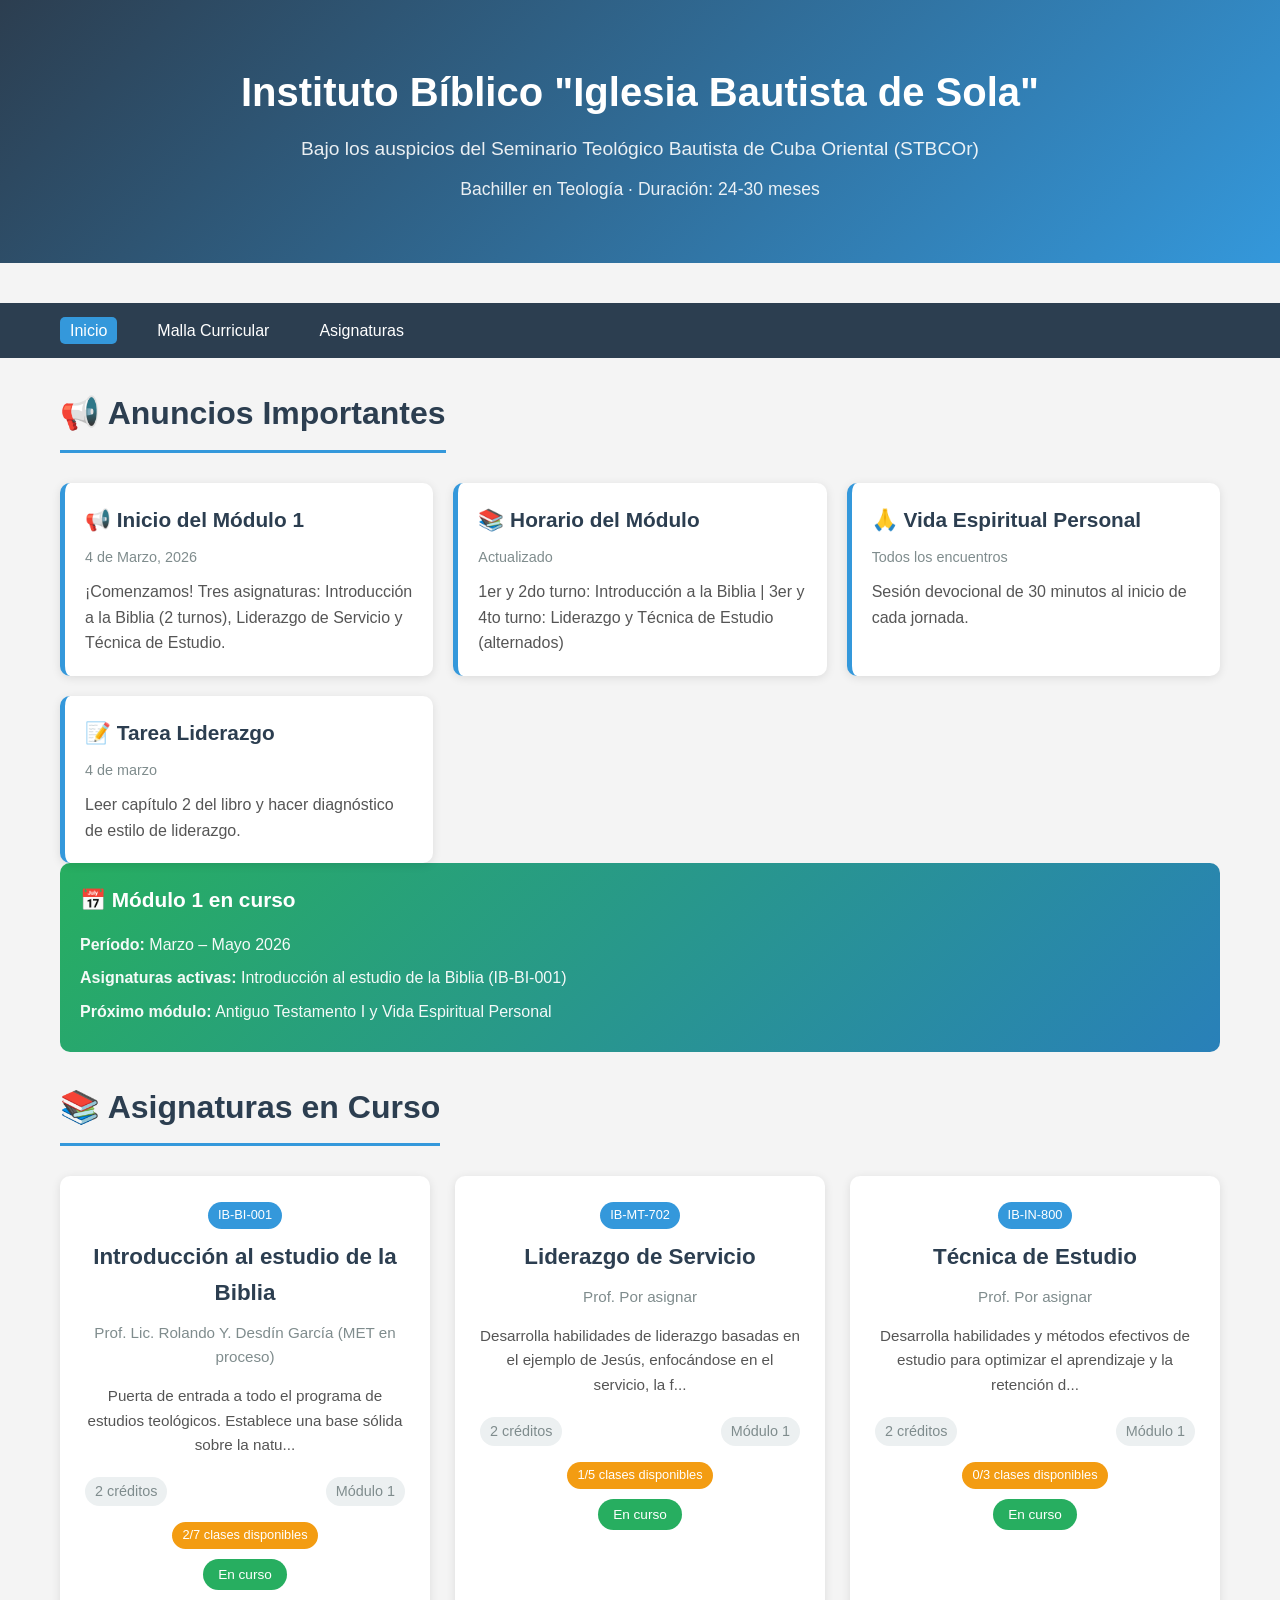
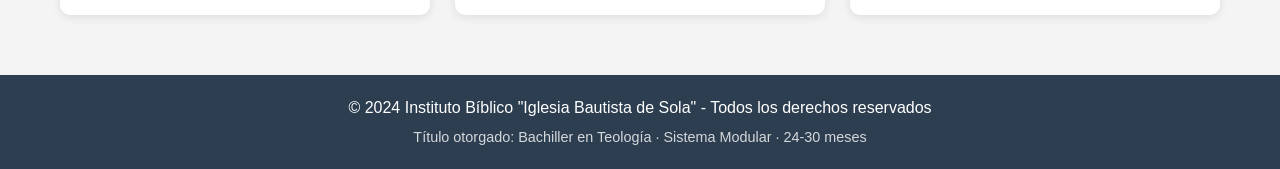
==== index.html @ 3986d4b6 "first commit" ====
<!DOCTYPE html>
<html lang="es">
<head>
    <meta charset="UTF-8">
    <meta name="viewport" content="width=device-width, initial-scale=1.0">
    <title>Instituto Bíblico "Iglesia Bautista de Sola"</title>
    <link rel="stylesheet" href="styles.css">
</head>
<body>
    <header>
        <div class="container">
            <h1>Instituto Bíblico "Iglesia Bautista de Sola"</h1>
            <p class="subtitle">Bajo los auspicios del Seminario Teológico Bautista de Cuba Oriental (STBCOr)</p>
            <p class="header-info">Bachiller en Teología · Duración: 24-30 meses</p>
        </div>
    </header>

    <!-- Barra de navegación -->
    <nav class="nav-bar">
        <div class="container">
            <ul class="nav-menu">
                <li><a href="index.html" class="activo">Inicio</a></li>
                <li><a href="malla-curricular.html">Malla Curricular</a></li>
                <li><a href="#asignaturas">Asignaturas</a></li>
            </ul>
        </div>
    </nav>

    <!-- Sección de Anuncios -->
    <section id="anuncios" class="container">
        <h2>📢 Anuncios Importantes</h2>
        <div id="contenedor-anuncios" class="anuncios-grid">
            <!-- Los anuncios se cargarán aquí dinámicamente -->
        </div>
    </section>

    <!-- Información del Módulo Actual -->
    <section id="modulo-actual" class="container">
        <div class="info-modulo">
            <h3>📅 Módulo 1 en curso</h3>
            <p><strong>Período:</strong> Marzo – Mayo 2026</p>
            <p><strong>Asignaturas activas:</strong> Introducción al estudio de la Biblia (IB-BI-001)</p>
            <p><strong>Próximo módulo:</strong> Antiguo Testamento I y Vida Espiritual Personal</p>
        </div>
    </section>

    <!-- Sección de Asignaturas Actuales -->
    <section id="asignaturas" class="container">
        <h2>📚 Asignaturas en Curso</h2>
        <div id="contenedor-asignaturas" class="asignaturas-grid">
            <!-- Las asignaturas se cargarán aquí dinámicamente -->
        </div>
    </section>

    <footer>
        <div class="container">
            <p>&copy; 2024 Instituto Bíblico "Iglesia Bautista de Sola" - Todos los derechos reservados</p>
            <p class="footer-small">Título otorgado: Bachiller en Teología · Sistema Modular · 24-30 meses</p>
        </div>
    </footer>

    <script src="data.js"></script>
    <script src="script.js"></script>
</body>
</html>
---- styles.css ----
/* Estilos Generales */
* {
    margin: 0;
    padding: 0;
    box-sizing: border-box;
}

body {
    font-family: 'Segoe UI', Tahoma, Geneva, Verdana, sans-serif;
    line-height: 1.6;
    color: #333;
    background-color: #f4f4f4;
}

.container {
    max-width: 1200px;
    margin: 0 auto;
    padding: 0 20px;
}

/* Header */
header {
    background: linear-gradient(135deg, #2c3e50, #3498db);
    color: white;
    padding: 60px 0;
    text-align: center;
    margin-bottom: 40px;
}

header h1 {
    font-size: 2.5em;
    margin-bottom: 10px;
}

.subtitle {
    font-size: 1.2em;
    opacity: 0.9;
}

/* Secciones */
section {
    margin-bottom: 50px;
}

h2 {
    color: #2c3e50;
    margin-bottom: 30px;
    font-size: 2em;
    border-bottom: 3px solid #3498db;
    padding-bottom: 10px;
    display: inline-block;
}

/* Grids */
.anuncios-grid {
    display: grid;
    grid-template-columns: repeat(auto-fit, minmax(300px, 1fr));
    gap: 20px;
}

.asignaturas-grid {
    display: grid;
    grid-template-columns: repeat(auto-fit, minmax(280px, 1fr));
    gap: 25px;
}

/* Tarjetas de Anuncios */
.tarjeta-anuncio {
    background: white;
    padding: 20px;
    border-radius: 10px;
    box-shadow: 0 2px 10px rgba(0,0,0,0.1);
    border-left: 5px solid #3498db;
    transition: transform 0.3s ease;
}

.tarjeta-anuncio:hover {
    transform: translateY(-5px);
    box-shadow: 0 5px 20px rgba(0,0,0,0.15);
}

.tarjeta-anuncio h3 {
    color: #2c3e50;
    margin-bottom: 10px;
    font-size: 1.3em;
}

.tarjeta-anuncio .fecha {
    color: #7f8c8d;
    font-size: 0.9em;
    margin-bottom: 10px;
}

.tarjeta-anuncio p {
    color: #555;
}

/* Tarjetas de Asignaturas */
.tarjeta-asignatura {
    background: white;
    border-radius: 10px;
    overflow: hidden;
    box-shadow: 0 2px 10px rgba(0,0,0,0.1);
    cursor: pointer;
    transition: transform 0.3s ease, box-shadow 0.3s ease;
}

.tarjeta-asignatura:hover {
    transform: translateY(-5px);
    box-shadow: 0 5px 25px rgba(52, 152, 219, 0.3);
}

.contenido-asignatura {
    padding: 25px;
    text-align: center;
}

.contenido-asignatura h3 {
    color: #2c3e50;
    margin-bottom: 10px;
    font-size: 1.4em;
}

.contenido-asignatura .profesor {
    color: #7f8c8d;
    font-size: 0.95em;
    margin-bottom: 15px;
}

.contenido-asignatura .descripcion {
    color: #555;
    font-size: 0.95em;
    margin-bottom: 20px;
}

.etiqueta-activa {
    display: inline-block;
    background: #27ae60;
    color: white;
    padding: 5px 15px;
    border-radius: 20px;
    font-size: 0.85em;
}

/* Footer */
footer {
    background: #2c3e50;
    color: white;
    text-align: center;
    padding: 20px 0;
    margin-top: 60px;
}

/* Estilos para la página de detalles de asignatura */
.detalle-asignatura {
    background: white;
    border-radius: 15px;
    padding: 40px;
    box-shadow: 0 5px 30px rgba(0,0,0,0.1);
    margin: 30px 0;
}

.detalle-asignatura h2 {
    margin-bottom: 20px;
}

.info-asignatura {
    margin-bottom: 30px;
    padding: 20px;
    background: #f8f9fa;
    border-radius: 10px;
}

.info-asignatura p {
    margin: 10px 0;
}

.info-asignatura strong {
    color: #2c3e50;
}

.enlaces-clase {
    margin-bottom: 30px;
}

.enlaces-clase h3 {
    color: #2c3e50;
    margin-bottom: 15px;
}

.lista-enlaces {
    list-style: none;
}

.lista-enlaces li {
    margin-bottom: 10px;
}

.lista-enlaces a {
    display: inline-block;
    padding: 10px 20px;
    background: #3498db;
    color: white;
    text-decoration: none;
    border-radius: 5px;
    transition: background 0.3s ease;
}

.lista-enlaces a:hover {
    background: #2980b9;
}

.recursos-extra h3 {
    color: #2c3e50;
    margin-bottom: 15px;
}

.lista-recursos {
    list-style: none;
}

.lista-recursos li {
    margin-bottom: 10px;
}

.lista-recursos a {
    color: #3498db;
    text-decoration: none;
    transition: color 0.3s ease;
}

.lista-recursos a:hover {
    color: #2980b9;
    text-decoration: underline;
}

.boton-volver {
    display: inline-block;
    margin-bottom: 20px;
    color: #3498db;
    text-decoration: none;
    font-weight: bold;
}

.boton-volver:hover {
    text-decoration: underline;
}

/* Responsive */
@media (max-width: 768px) {
    header {
        padding: 40px 0;
    }
    
    header h1 {
        font-size: 2em;
    }
    
    h2 {
        font-size: 1.6em;
    }
    
    .detalle-asignatura {
        padding: 20px;
    }
}
/* Estilos adicionales para la información personalizada */

.header-info {
    margin-top: 10px;
    font-size: 1.1em;
    opacity: 0.9;
}

/* Barra de navegación */
.nav-bar {
    background: #2c3e50;
    padding: 15px 0;
    margin-bottom: 30px;
}

.nav-menu {
    list-style: none;
    display: flex;
    gap: 30px;
    margin: 0;
    padding: 0;
}

.nav-menu li a {
    color: white;
    text-decoration: none;
    font-weight: 500;
    padding: 5px 10px;
    border-radius: 5px;
    transition: background 0.3s ease;
}

.nav-menu li a:hover,
.nav-menu li a.activo {
    background: #3498db;
}

/* Información del módulo actual */
.info-modulo {
    background: linear-gradient(135deg, #27ae60, #2980b9);
    color: white;
    padding: 20px;
    border-radius: 10px;
    margin-bottom: 30px;
}

.info-modulo h3 {
    margin-bottom: 15px;
    font-size: 1.3em;
}

.info-modulo p {
    margin: 8px 0;
    opacity: 0.95;
}

/* Código de asignatura */
.codigo-asignatura {
    display: inline-block;
    background: #3498db;
    color: white;
    padding: 3px 10px;
    border-radius: 15px;
    font-size: 0.8em;
    margin-bottom: 10px;
}

.codigo-grande {
    display: inline-block;
    background: #3498db;
    color: white;
    padding: 5px 15px;
    border-radius: 20px;
    font-size: 0.9em;
    margin-bottom: 15px;
}

.info-creditos {
    display: flex;
    justify-content: space-between;
    margin: 15px 0;
    font-size: 0.9em;
    color: #7f8c8d;
}

.creditos, .modulo {
    background: #ecf0f1;
    padding: 3px 10px;
    border-radius: 15px;
}

.creditos-badge {
    display: inline-block;
    background: #27ae60;
    color: white;
    padding: 5px 15px;
    border-radius: 20px;
    font-size: 0.9em;
    margin-top: 10px;
}

/* Progreso de clases */
.progreso-clases {
    margin: 10px 0;
}

.etiqueta-clases {
    display: inline-block;
    background: #f39c12;
    color: white;
    padding: 3px 10px;
    border-radius: 15px;
    font-size: 0.8em;
}

/* Clases disponibles y no disponibles */
.clase-disponible {
    display: inline-block;
    padding: 10px 20px;
    background: #3498db;
    color: white;
    text-decoration: none;
    border-radius: 5px;
    transition: background 0.3s ease;
}

.clase-disponible:hover {
    background: #2980b9;
}

.clase-no-disponible {
    display: inline-block;
    padding: 10px 20px;
    background: #bdc3c7;
    color: #7f8c8d;
    border-radius: 5px;
    cursor: not-allowed;
}

/* Valores del curso */
.valores-asignatura {
    margin-top: 30px;
    padding-top: 20px;
    border-top: 2px solid #ecf0f1;
}

.valores-container {
    display: flex;
    flex-wrap: wrap;
    gap: 10px;
    margin-top: 15px;
}

.valor-etiqueta {
    background: #ecf0f1;
    color: #2c3e50;
    padding: 5px 15px;
    border-radius: 20px;
    font-size: 0.9em;
    border: 1px solid #bdc3c7;
}

/* Información de horario y evaluación */
.info-horario,
.info-evaluacion {
    background: #f8f9fa;
    padding: 15px;
    border-radius: 10px;
    margin: 20px 0;
    border-left: 5px solid #3498db;
}

.info-horario h3,
.info-evaluacion h3 {
    color: #2c3e50;
    margin-bottom: 10px;
    font-size: 1.2em;
}

/* Footer */
.footer-small {
    font-size: 0.9em;
    opacity: 0.8;
    margin-top: 5px;
}

/* Responsive */
@media (max-width: 768px) {
    .nav-menu {
        flex-direction: column;
        gap: 10px;
        align-items: center;
    }
    
    .nav-menu li {
        width: 100%;
        text-align: center;
    }
    
    .nav-menu li a {
        display: block;
    }
    
    .info-creditos {
        flex-direction: column;
        gap: 10px;
        align-items: center;
    }
}
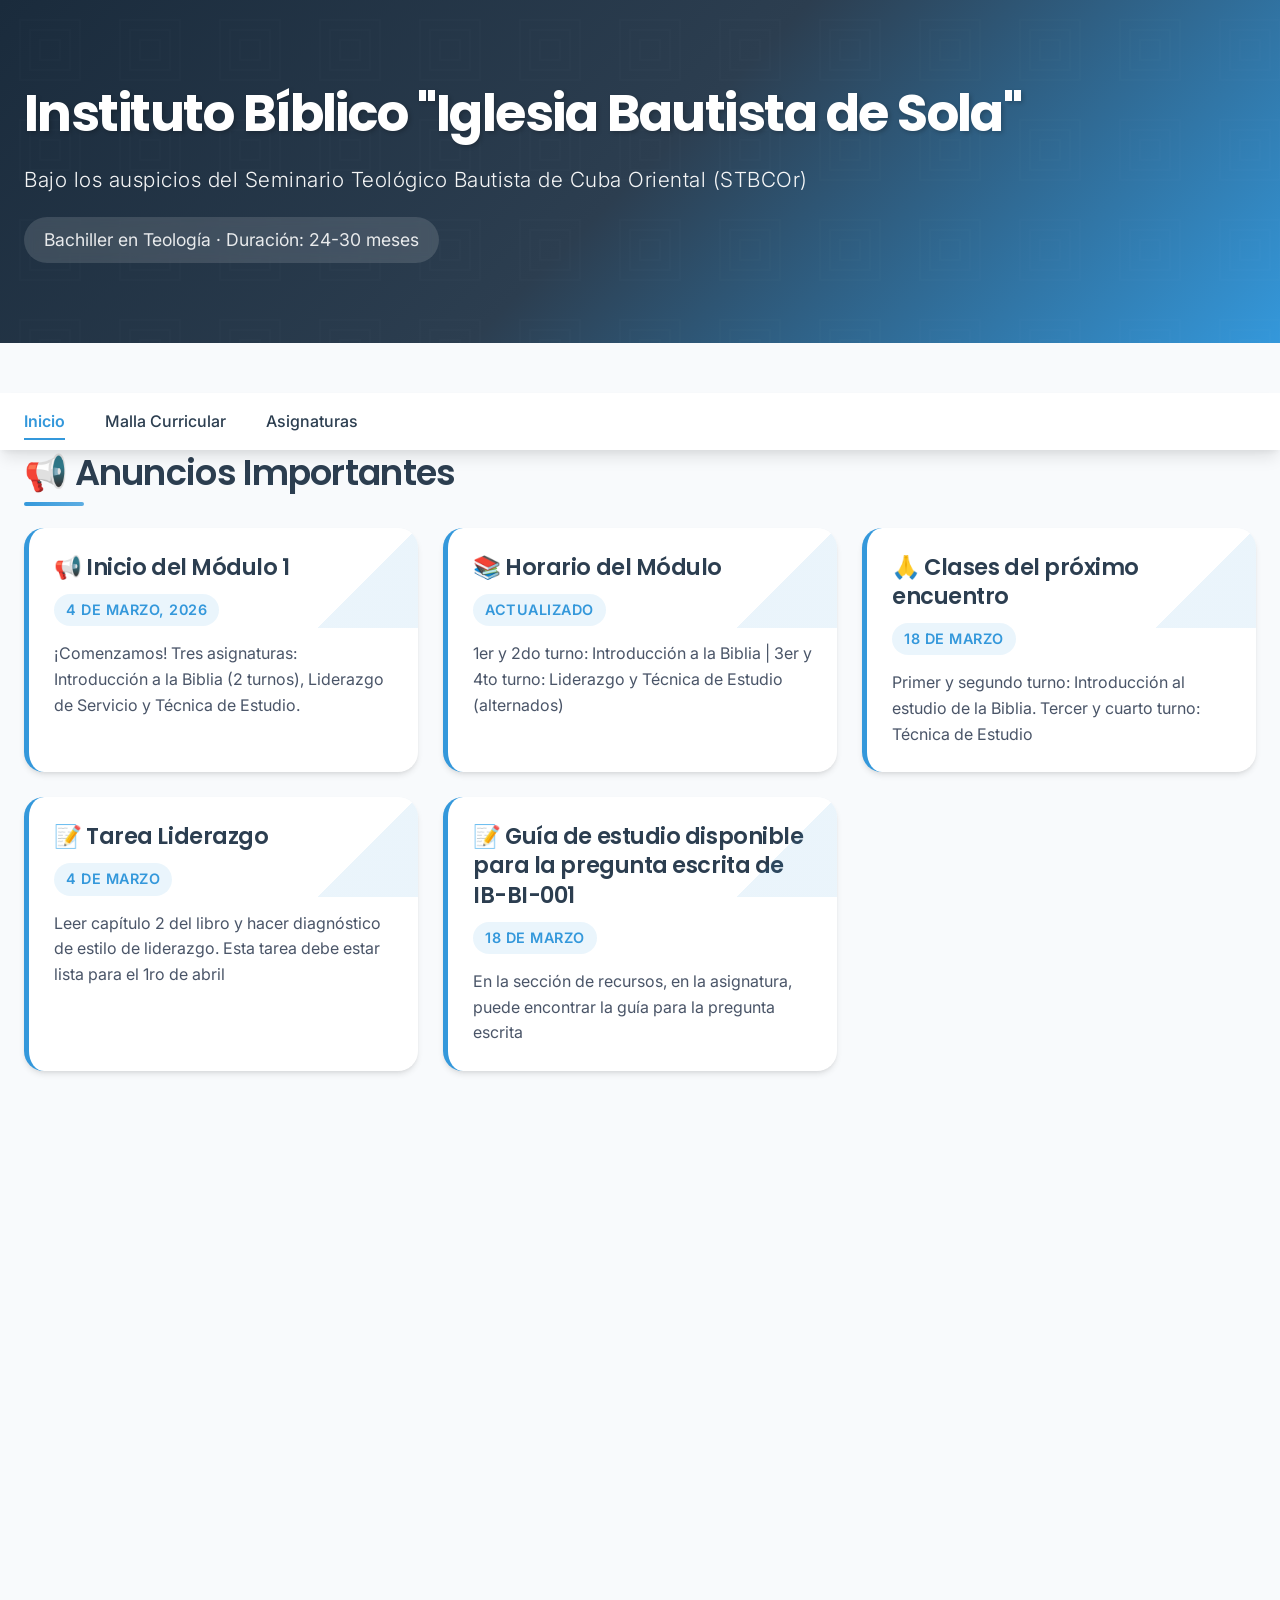
==== commit f32692cb: "jdj" ====
--- a/index.html
+++ b/index.html
@@ -4,6 +4,7 @@
     <meta charset="UTF-8">
     <meta name="viewport" content="width=device-width, initial-scale=1.0">
     <title>Instituto Bíblico "Iglesia Bautista de Sola"</title>
+    <link href="https://fonts.googleapis.com/css2?family=Inter:wght@300;400;500;600;700&family=Poppins:wght@400;500;600;700&display=swap" rel="stylesheet">
     <link rel="stylesheet" href="styles.css">
 </head>
 <body>
@@ -40,7 +41,7 @@
             <h3>📅 Módulo 1 en curso</h3>
             <p><strong>Período:</strong> Marzo – Mayo 2026</p>
             <p><strong>Asignaturas activas:</strong> Introducción al estudio de la Biblia (IB-BI-001)</p>
-            <p><strong>Próximo módulo:</strong> Antiguo Testamento I y Vida Espiritual Personal</p>
+            <p><strong>Próximo módulo:</strong> Aún por definir</p>
         </div>
     </section>
 
@@ -54,7 +55,7 @@
 
     <footer>
         <div class="container">
-            <p>&copy; 2024 Instituto Bíblico "Iglesia Bautista de Sola" - Todos los derechos reservados</p>
+            <p>&copy; 2026 Instituto Bíblico "Iglesia Bautista de Sola" - Todos los derechos reservados</p>
             <p class="footer-small">Título otorgado: Bachiller en Teología · Sistema Modular · 24-30 meses</p>
         </div>
     </footer>
--- a/styles.css
+++ b/styles.css
@@ -1,475 +1,802 @@
-/* Estilos Generales */
+/* ============================================
+   INSTITUTO BÍBLICO - ESTILOS PROFESIONALES
+   Versión moderna con diseño limpio y elegante
+   ============================================ */
+
+/* ===== VARIABLES Y CONFIGURACIÓN ===== */
+:root {
+    /* Paleta de colores principal */
+    --primary-dark: #1a2b3c;
+    --primary: #2c3e50;
+    --primary-light: #34495e;
+    --accent: #3498db;
+    --accent-dark: #2980b9;
+    --accent-light: #5dade2;
+    --success: #27ae60;
+    --warning: #f39c12;
+    --danger: #e74c3c;
+    --purple: #9b59b6;
+    --orange: #e67e22;
+    
+    /* Colores neutros */
+    --bg-light: #f8fafc;
+    --bg-white: #ffffff;
+    --text-dark: #2c3e50;
+    --text-medium: #4a5568;
+    --text-light: #718096;
+    --border-light: #e2e8f0;
+    --shadow-sm: 0 4px 6px -1px rgba(0, 0, 0, 0.1), 0 2px 4px -1px rgba(0, 0, 0, 0.06);
+    --shadow-md: 0 10px 15px -3px rgba(0, 0, 0, 0.1), 0 4px 6px -2px rgba(0, 0, 0, 0.05);
+    --shadow-lg: 0 20px 25px -5px rgba(0, 0, 0, 0.1), 0 10px 10px -5px rgba(0, 0, 0, 0.04);
+    --shadow-xl: 0 25px 50px -12px rgba(0, 0, 0, 0.25);
+    
+    /* Tipografía */
+    --font-primary: 'Inter', -apple-system, BlinkMacSystemFont, 'Segoe UI', Roboto, sans-serif;
+    --font-heading: 'Poppins', var(--font-primary);
+    
+    /* Bordes */
+    --radius-sm: 8px;
+    --radius-md: 12px;
+    --radius-lg: 20px;
+    --radius-xl: 30px;
+}
+
+/* ===== RESET Y BASE ===== */
 * {
     margin: 0;
     padding: 0;
     box-sizing: border-box;
 }
 
+::selection {
+    background: var(--accent);
+    color: white;
+}
+
 body {
-    font-family: 'Segoe UI', Tahoma, Geneva, Verdana, sans-serif;
-    line-height: 1.6;
-    color: #333;
-    background-color: #f4f4f4;
+    font-family: var(--font-primary);
+    line-height: 1.7;
+    color: var(--text-dark);
+    background-color: var(--bg-light);
+    -webkit-font-smoothing: antialiased;
+    -moz-osx-font-smoothing: grayscale;
 }
 
 .container {
-    max-width: 1200px;
+    max-width: 1280px;
     margin: 0 auto;
-    padding: 0 20px;
-}
-
-/* Header */
+    padding: 0 24px;
+}
+
+/* ===== TIPOGRAFÍA ===== */
+h1, h2, h3, h4, h5, h6 {
+    font-family: var(--font-heading);
+    font-weight: 600;
+    line-height: 1.3;
+    letter-spacing: -0.02em;
+}
+
+h1 {
+    font-size: 3.2rem;
+    font-weight: 700;
+    letter-spacing: -0.03em;
+}
+
+h2 {
+    font-size: 2.2rem;
+    margin-bottom: 2rem;
+    position: relative;
+    display: inline-block;
+}
+
+h2:after {
+    content: '';
+    position: absolute;
+    bottom: -10px;
+    left: 0;
+    width: 60px;
+    height: 4px;
+    background: linear-gradient(90deg, var(--accent), var(--accent-light));
+    border-radius: 2px;
+}
+
+h3 {
+    font-size: 1.4rem;
+    margin-bottom: 1rem;
+}
+
+/* ===== HEADER MEJORADO ===== */
 header {
-    background: linear-gradient(135deg, #2c3e50, #3498db);
-    color: white;
-    padding: 60px 0;
-    text-align: center;
-    margin-bottom: 40px;
+    background: linear-gradient(135deg, #1a2b3c 0%, #2c3e50 50%, #3498db 100%);
+    color: white;
+    padding: 80px 0;
+    margin-bottom: 50px;
+    position: relative;
+    overflow: hidden;
+}
+
+header::before {
+    content: '';
+    position: absolute;
+    top: 0;
+    right: 0;
+    bottom: 0;
+    left: 0;
+    background: url('data:image/svg+xml,<svg xmlns="http://www.w3.org/2000/svg" viewBox="0 0 100 100" opacity="0.1"><path d="M20 20 L80 20 L80 80 L20 80 Z" fill="none" stroke="white" stroke-width="2"/><path d="M30 30 L70 30 L70 70 L30 70 Z" fill="none" stroke="white" stroke-width="2"/><path d="M40 40 L60 40 L60 60 L40 60 Z" fill="none" stroke="white" stroke-width="2"/></svg>');
+    background-size: 100px 100px;
+    opacity: 0.1;
+}
+
+header .container {
+    position: relative;
+    z-index: 1;
 }
 
 header h1 {
-    font-size: 2.5em;
-    margin-bottom: 10px;
+    font-size: 3.2rem;
+    margin-bottom: 15px;
+    text-shadow: 2px 2px 4px rgba(0,0,0,0.2);
 }
 
 .subtitle {
-    font-size: 1.2em;
+    font-size: 1.3rem;
+    opacity: 0.95;
+    font-weight: 300;
+    letter-spacing: 0.5px;
+}
+
+.header-info {
+    margin-top: 20px;
+    font-size: 1.1rem;
     opacity: 0.9;
-}
-
-/* Secciones */
-section {
-    margin-bottom: 50px;
-}
-
-h2 {
-    color: #2c3e50;
-    margin-bottom: 30px;
-    font-size: 2em;
-    border-bottom: 3px solid #3498db;
-    padding-bottom: 10px;
     display: inline-block;
-}
-
-/* Grids */
-.anuncios-grid {
-    display: grid;
-    grid-template-columns: repeat(auto-fit, minmax(300px, 1fr));
-    gap: 20px;
-}
-
-.asignaturas-grid {
-    display: grid;
-    grid-template-columns: repeat(auto-fit, minmax(280px, 1fr));
-    gap: 25px;
-}
-
-/* Tarjetas de Anuncios */
-.tarjeta-anuncio {
+    padding: 8px 20px;
+    background: rgba(255,255,255,0.15);
+    border-radius: 50px;
+    backdrop-filter: blur(5px);
+}
+
+/* ===== NAVEGACIÓN ELEGANTE ===== */
+.nav-bar {
     background: white;
-    padding: 20px;
-    border-radius: 10px;
-    box-shadow: 0 2px 10px rgba(0,0,0,0.1);
-    border-left: 5px solid #3498db;
-    transition: transform 0.3s ease;
-}
-
-.tarjeta-anuncio:hover {
-    transform: translateY(-5px);
-    box-shadow: 0 5px 20px rgba(0,0,0,0.15);
-}
-
-.tarjeta-anuncio h3 {
-    color: #2c3e50;
-    margin-bottom: 10px;
-    font-size: 1.3em;
-}
-
-.tarjeta-anuncio .fecha {
-    color: #7f8c8d;
-    font-size: 0.9em;
-    margin-bottom: 10px;
-}
-
-.tarjeta-anuncio p {
-    color: #555;
-}
-
-/* Tarjetas de Asignaturas */
-.tarjeta-asignatura {
-    background: white;
-    border-radius: 10px;
-    overflow: hidden;
-    box-shadow: 0 2px 10px rgba(0,0,0,0.1);
-    cursor: pointer;
-    transition: transform 0.3s ease, box-shadow 0.3s ease;
-}
-
-.tarjeta-asignatura:hover {
-    transform: translateY(-5px);
-    box-shadow: 0 5px 25px rgba(52, 152, 219, 0.3);
-}
-
-.contenido-asignatura {
-    padding: 25px;
-    text-align: center;
-}
-
-.contenido-asignatura h3 {
-    color: #2c3e50;
-    margin-bottom: 10px;
-    font-size: 1.4em;
-}
-
-.contenido-asignatura .profesor {
-    color: #7f8c8d;
-    font-size: 0.95em;
-    margin-bottom: 15px;
-}
-
-.contenido-asignatura .descripcion {
-    color: #555;
-    font-size: 0.95em;
-    margin-bottom: 20px;
-}
-
-.etiqueta-activa {
-    display: inline-block;
-    background: #27ae60;
-    color: white;
-    padding: 5px 15px;
-    border-radius: 20px;
-    font-size: 0.85em;
-}
-
-/* Footer */
-footer {
-    background: #2c3e50;
-    color: white;
-    text-align: center;
-    padding: 20px 0;
-    margin-top: 60px;
-}
-
-/* Estilos para la página de detalles de asignatura */
-.detalle-asignatura {
-    background: white;
-    border-radius: 15px;
-    padding: 40px;
-    box-shadow: 0 5px 30px rgba(0,0,0,0.1);
-    margin: 30px 0;
-}
-
-.detalle-asignatura h2 {
-    margin-bottom: 20px;
-}
-
-.info-asignatura {
-    margin-bottom: 30px;
-    padding: 20px;
-    background: #f8f9fa;
-    border-radius: 10px;
-}
-
-.info-asignatura p {
-    margin: 10px 0;
-}
-
-.info-asignatura strong {
-    color: #2c3e50;
-}
-
-.enlaces-clase {
-    margin-bottom: 30px;
-}
-
-.enlaces-clase h3 {
-    color: #2c3e50;
-    margin-bottom: 15px;
-}
-
-.lista-enlaces {
-    list-style: none;
-}
-
-.lista-enlaces li {
-    margin-bottom: 10px;
-}
-
-.lista-enlaces a {
-    display: inline-block;
-    padding: 10px 20px;
-    background: #3498db;
-    color: white;
-    text-decoration: none;
-    border-radius: 5px;
-    transition: background 0.3s ease;
-}
-
-.lista-enlaces a:hover {
-    background: #2980b9;
-}
-
-.recursos-extra h3 {
-    color: #2c3e50;
-    margin-bottom: 15px;
-}
-
-.lista-recursos {
-    list-style: none;
-}
-
-.lista-recursos li {
-    margin-bottom: 10px;
-}
-
-.lista-recursos a {
-    color: #3498db;
-    text-decoration: none;
-    transition: color 0.3s ease;
-}
-
-.lista-recursos a:hover {
-    color: #2980b9;
-    text-decoration: underline;
-}
-
-.boton-volver {
-    display: inline-block;
-    margin-bottom: 20px;
-    color: #3498db;
-    text-decoration: none;
-    font-weight: bold;
-}
-
-.boton-volver:hover {
-    text-decoration: underline;
-}
-
-/* Responsive */
-@media (max-width: 768px) {
-    header {
-        padding: 40px 0;
-    }
-    
-    header h1 {
-        font-size: 2em;
-    }
-    
-    h2 {
-        font-size: 1.6em;
-    }
-    
-    .detalle-asignatura {
-        padding: 20px;
-    }
-}
-/* Estilos adicionales para la información personalizada */
-
-.header-info {
-    margin-top: 10px;
-    font-size: 1.1em;
-    opacity: 0.9;
-}
-
-/* Barra de navegación */
-.nav-bar {
-    background: #2c3e50;
-    padding: 15px 0;
-    margin-bottom: 30px;
+    box-shadow: var(--shadow-md);
+    position: sticky;
+    top: 0;
+    z-index: 100;
+    backdrop-filter: blur(10px);
+    background: rgba(255, 255, 255, 0.95);
 }
 
 .nav-menu {
     list-style: none;
     display: flex;
-    gap: 30px;
+    gap: 40px;
     margin: 0;
     padding: 0;
 }
 
 .nav-menu li a {
-    color: white;
+    color: var(--text-dark);
     text-decoration: none;
     font-weight: 500;
-    padding: 5px 10px;
-    border-radius: 5px;
-    transition: background 0.3s ease;
-}
-
-.nav-menu li a:hover,
+    padding: 15px 0;
+    display: block;
+    position: relative;
+    transition: color 0.3s ease;
+}
+
+.nav-menu li a::after {
+    content: '';
+    position: absolute;
+    bottom: 10px;
+    left: 0;
+    width: 0;
+    height: 2px;
+    background: var(--accent);
+    transition: width 0.3s ease;
+}
+
+.nav-menu li a:hover {
+    color: var(--accent);
+}
+
+.nav-menu li a:hover::after,
+.nav-menu li a.activo::after {
+    width: 100%;
+}
+
 .nav-menu li a.activo {
-    background: #3498db;
-}
-
-/* Información del módulo actual */
-.info-modulo {
-    background: linear-gradient(135deg, #27ae60, #2980b9);
-    color: white;
-    padding: 20px;
-    border-radius: 10px;
-    margin-bottom: 30px;
-}
-
-.info-modulo h3 {
+    color: var(--accent);
+    font-weight: 600;
+}
+
+/* ===== SECCIONES ===== */
+section {
+    margin-bottom: 60px;
+}
+
+/* ===== TARJETAS DE ANUNCIOS ===== */
+.anuncios-grid {
+    display: grid;
+    grid-template-columns: repeat(auto-fit, minmax(320px, 1fr));
+    gap: 25px;
+}
+
+.tarjeta-anuncio {
+    background: var(--bg-white);
+    padding: 25px;
+    border-radius: var(--radius-lg);
+    box-shadow: var(--shadow-sm);
+    border-left: 5px solid var(--accent);
+    transition: all 0.3s cubic-bezier(0.4, 0, 0.2, 1);
+    position: relative;
+    overflow: hidden;
+}
+
+.tarjeta-anuncio::before {
+    content: '';
+    position: absolute;
+    top: 0;
+    right: 0;
+    width: 100px;
+    height: 100px;
+    background: linear-gradient(135deg, transparent 50%, rgba(52, 152, 219, 0.1) 50%);
+    transition: all 0.5s ease;
+}
+
+.tarjeta-anuncio:hover {
+    transform: translateY(-8px);
+    box-shadow: var(--shadow-lg);
+}
+
+.tarjeta-anuncio:hover::before {
+    width: 150px;
+    height: 150px;
+}
+
+.tarjeta-anuncio h3 {
+    color: var(--text-dark);
+    margin-bottom: 12px;
+    font-size: 1.4rem;
+}
+
+.tarjeta-anuncio .fecha {
+    color: var(--accent);
+    font-size: 0.9rem;
+    font-weight: 600;
+    text-transform: uppercase;
+    letter-spacing: 0.5px;
     margin-bottom: 15px;
-    font-size: 1.3em;
-}
-
-.info-modulo p {
-    margin: 8px 0;
-    opacity: 0.95;
-}
-
-/* Código de asignatura */
+    display: inline-block;
+    background: rgba(52, 152, 219, 0.1);
+    padding: 4px 12px;
+    border-radius: 20px;
+}
+
+.tarjeta-anuncio p {
+    color: var(--text-medium);
+    line-height: 1.6;
+}
+
+/* ===== TARJETAS DE ASIGNATURAS ===== */
+.asignaturas-grid {
+    display: grid;
+    grid-template-columns: repeat(auto-fit, minmax(320px, 1fr));
+    gap: 30px;
+}
+
+.tarjeta-asignatura {
+    background: var(--bg-white);
+    border-radius: var(--radius-lg);
+    overflow: hidden;
+    box-shadow: var(--shadow-sm);
+    cursor: pointer;
+    transition: all 0.3s cubic-bezier(0.4, 0, 0.2, 1);
+    position: relative;
+    border: 1px solid var(--border-light);
+}
+
+.tarjeta-asignatura:hover {
+    transform: translateY(-10px);
+    box-shadow: var(--shadow-xl);
+    border-color: var(--accent);
+}
+
+.contenido-asignatura {
+    padding: 30px;
+    text-align: left;
+}
+
 .codigo-asignatura {
     display: inline-block;
-    background: #3498db;
-    color: white;
-    padding: 3px 10px;
-    border-radius: 15px;
-    font-size: 0.8em;
+    background: linear-gradient(135deg, var(--accent), var(--accent-dark));
+    color: white;
+    padding: 4px 12px;
+    border-radius: 20px;
+    font-size: 0.8rem;
+    font-weight: 600;
+    letter-spacing: 0.5px;
+    margin-bottom: 15px;
+}
+
+.contenido-asignatura h3 {
+    color: var(--text-dark);
     margin-bottom: 10px;
+    font-size: 1.5rem;
+    font-weight: 600;
+}
+
+.contenido-asignatura .profesor {
+    color: var(--text-light);
+    font-size: 0.95rem;
+    margin-bottom: 15px;
+    display: flex;
+    align-items: center;
+    gap: 5px;
+}
+
+.contenido-asignatura .profesor::before {
+    content: '👨‍🏫';
+    font-size: 1rem;
+}
+
+.contenido-asignatura .descripcion {
+    color: var(--text-medium);
+    font-size: 0.95rem;
+    margin-bottom: 20px;
+    line-height: 1.6;
+}
+
+.info-creditos {
+    display: flex;
+    gap: 10px;
+    margin: 15px 0;
+    font-size: 0.9rem;
+}
+
+.creditos, .modulo {
+    background: var(--bg-light);
+    padding: 4px 12px;
+    border-radius: 20px;
+    color: var(--text-medium);
+    font-weight: 500;
+}
+
+.progreso-clases {
+    margin: 15px 0;
+}
+
+.etiqueta-clases {
+    display: inline-block;
+    background: linear-gradient(135deg, var(--warning), var(--orange));
+    color: white;
+    padding: 4px 12px;
+    border-radius: 20px;
+    font-size: 0.8rem;
+    font-weight: 600;
+}
+
+.etiqueta-activa {
+    display: inline-block;
+    background: linear-gradient(135deg, var(--success), #2ecc71);
+    color: white;
+    padding: 6px 16px;
+    border-radius: 25px;
+    font-size: 0.85rem;
+    font-weight: 600;
+    letter-spacing: 0.5px;
+    box-shadow: 0 4px 10px rgba(39, 174, 96, 0.3);
+}
+
+/* ===== MÓDULO ACTUAL ===== */
+.info-modulo {
+    background: linear-gradient(135deg, #1a2b3c, #2c3e50);
+    color: white;
+    padding: 30px;
+    border-radius: var(--radius-lg);
+    margin-bottom: 40px;
+    box-shadow: var(--shadow-lg);
+    position: relative;
+    overflow: hidden;
+}
+
+.info-modulo::before {
+    content: '📅';
+    position: absolute;
+    right: 20px;
+    bottom: 20px;
+    font-size: 5rem;
+    opacity: 0.1;
+}
+
+.info-modulo h3 {
+    font-size: 1.6rem;
+    margin-bottom: 20px;
+    color: white;
+}
+
+.info-modulo p {
+    margin: 12px 0;
+    font-size: 1.1rem;
+    opacity: 0.95;
+    display: flex;
+    align-items: center;
+    gap: 10px;
+}
+
+.info-modulo p::before {
+    content: '•';
+    color: var(--accent);
+    font-size: 1.5rem;
+}
+
+/* ===== PÁGINA DE DETALLE DE ASIGNATURA ===== */
+.detalle-asignatura {
+    background: white;
+    border-radius: var(--radius-xl);
+    padding: 50px;
+    box-shadow: var(--shadow-lg);
+    margin: 30px 0;
+}
+
+.cabecera-asignatura {
+    text-align: center;
+    margin-bottom: 40px;
 }
 
 .codigo-grande {
     display: inline-block;
-    background: #3498db;
-    color: white;
-    padding: 5px 15px;
-    border-radius: 20px;
-    font-size: 0.9em;
+    background: linear-gradient(135deg, var(--accent), var(--accent-dark));
+    color: white;
+    padding: 8px 20px;
+    border-radius: 30px;
+    font-size: 1rem;
+    font-weight: 600;
+    margin-bottom: 20px;
+}
+
+.cabecera-asignatura h2 {
+    font-size: 2.5rem;
+    color: var(--text-dark);
     margin-bottom: 15px;
-}
-
-.info-creditos {
-    display: flex;
-    justify-content: space-between;
-    margin: 15px 0;
-    font-size: 0.9em;
-    color: #7f8c8d;
-}
-
-.creditos, .modulo {
-    background: #ecf0f1;
-    padding: 3px 10px;
-    border-radius: 15px;
 }
 
 .creditos-badge {
     display: inline-block;
-    background: #27ae60;
-    color: white;
-    padding: 5px 15px;
-    border-radius: 20px;
-    font-size: 0.9em;
-    margin-top: 10px;
-}
-
-/* Progreso de clases */
-.progreso-clases {
-    margin: 10px 0;
-}
-
-.etiqueta-clases {
+    background: linear-gradient(135deg, var(--success), #2ecc71);
+    color: white;
+    padding: 8px 20px;
+    border-radius: 30px;
+    font-size: 1rem;
+    font-weight: 600;
+    box-shadow: 0 4px 15px rgba(39, 174, 96, 0.3);
+}
+
+.info-asignatura {
+    background: var(--bg-light);
+    border-radius: var(--radius-lg);
+    padding: 30px;
+    margin-bottom: 40px;
+    border: 1px solid var(--border-light);
+}
+
+.info-asignatura p {
+    margin: 15px 0;
+    font-size: 1.1rem;
+    color: var(--text-medium);
+}
+
+.info-asignatura strong {
+    color: var(--text-dark);
+    font-weight: 600;
+    min-width: 120px;
     display: inline-block;
-    background: #f39c12;
-    color: white;
-    padding: 3px 10px;
-    border-radius: 15px;
-    font-size: 0.8em;
-}
-
-/* Clases disponibles y no disponibles */
+}
+
+/* ===== ENLACES DE CLASES ===== */
+.enlaces-clase {
+    margin-bottom: 40px;
+}
+
+.enlaces-clase h3 {
+    color: var(--text-dark);
+    margin-bottom: 25px;
+    font-size: 1.8rem;
+}
+
+.lista-enlaces {
+    list-style: none;
+    display: grid;
+    grid-template-columns: repeat(auto-fit, minmax(300px, 1fr));
+    gap: 15px;
+}
+
+.lista-enlaces li {
+    margin-bottom: 0;
+}
+
 .clase-disponible {
-    display: inline-block;
+    display: block;
+    padding: 18px 25px;
+    background: linear-gradient(135deg, var(--accent), var(--accent-dark));
+    color: white;
+    text-decoration: none;
+    border-radius: var(--radius-md);
+    transition: all 0.3s ease;
+    font-weight: 500;
+    position: relative;
+    overflow: hidden;
+}
+
+.clase-disponible::before {
+    content: '📹';
+    margin-right: 10px;
+    font-size: 1.2rem;
+}
+
+.clase-disponible:hover {
+    transform: translateX(5px);
+    box-shadow: var(--shadow-md);
+}
+
+.clase-no-disponible {
+    display: block;
+    padding: 18px 25px;
+    background: #f1f5f9;
+    color: var(--text-light);
+    border-radius: var(--radius-md);
+    cursor: not-allowed;
+    font-weight: 500;
+    border: 1px solid var(--border-light);
+}
+
+.clase-no-disponible::before {
+    content: '🔒';
+    margin-right: 10px;
+    font-size: 1.2rem;
+}
+
+/* ===== RECURSOS ===== */
+.recursos-extra h3 {
+    color: var(--text-dark);
+    margin-bottom: 25px;
+    font-size: 1.8rem;
+}
+
+.lista-recursos {
+    list-style: none;
+    display: grid;
+    grid-template-columns: repeat(auto-fit, minmax(250px, 1fr));
+    gap: 15px;
+}
+
+.lista-recursos li {
+    margin-bottom: 0;
+}
+
+.lista-recursos a {
+    display: block;
+    padding: 15px 20px;
+    background: var(--bg-light);
+    color: var(--text-dark);
+    text-decoration: none;
+    border-radius: var(--radius-md);
+    transition: all 0.3s ease;
+    border: 1px solid var(--border-light);
+    font-weight: 500;
+}
+
+.lista-recursos a:hover {
+    background: white;
+    border-color: var(--accent);
+    transform: translateY(-2px);
+    box-shadow: var(--shadow-sm);
+}
+
+/* ===== BOTONES ===== */
+.boton-volver {
+    display: inline-flex;
+    align-items: center;
+    gap: 10px;
+    margin-bottom: 25px;
+    color: var(--text-medium);
+    text-decoration: none;
+    font-weight: 500;
     padding: 10px 20px;
-    background: #3498db;
-    color: white;
-    text-decoration: none;
-    border-radius: 5px;
-    transition: background 0.3s ease;
-}
-
-.clase-disponible:hover {
-    background: #2980b9;
-}
-
-.clase-no-disponible {
-    display: inline-block;
-    padding: 10px 20px;
-    background: #bdc3c7;
-    color: #7f8c8d;
-    border-radius: 5px;
-    cursor: not-allowed;
-}
-
-/* Valores del curso */
+    background: white;
+    border-radius: 50px;
+    box-shadow: var(--shadow-sm);
+    transition: all 0.3s ease;
+}
+
+.boton-volver:hover {
+    transform: translateX(-5px);
+    color: var(--accent);
+    box-shadow: var(--shadow-md);
+}
+
+/* ===== VALORES DEL CURSO ===== */
 .valores-asignatura {
-    margin-top: 30px;
-    padding-top: 20px;
-    border-top: 2px solid #ecf0f1;
+    margin-top: 40px;
+    padding-top: 40px;
+    border-top: 2px solid var(--border-light);
 }
 
 .valores-container {
     display: flex;
     flex-wrap: wrap;
-    gap: 10px;
-    margin-top: 15px;
+    gap: 15px;
+    margin-top: 20px;
 }
 
 .valor-etiqueta {
-    background: #ecf0f1;
-    color: #2c3e50;
-    padding: 5px 15px;
-    border-radius: 20px;
-    font-size: 0.9em;
-    border: 1px solid #bdc3c7;
-}
-
-/* Información de horario y evaluación */
+    background: linear-gradient(135deg, var(--purple), #8e44ad);
+    color: white;
+    padding: 10px 25px;
+    border-radius: 50px;
+    font-size: 1rem;
+    font-weight: 500;
+    box-shadow: 0 4px 10px rgba(155, 89, 182, 0.3);
+}
+
+/* ===== HORARIO Y EVALUACIÓN ===== */
 .info-horario,
 .info-evaluacion {
-    background: #f8f9fa;
-    padding: 15px;
-    border-radius: 10px;
-    margin: 20px 0;
-    border-left: 5px solid #3498db;
+    background: linear-gradient(135deg, #f8fafc, #f1f5f9);
+    padding: 25px;
+    border-radius: var(--radius-lg);
+    margin: 30px 0;
+    border-left: 5px solid var(--accent);
 }
 
 .info-horario h3,
 .info-evaluacion h3 {
-    color: #2c3e50;
-    margin-bottom: 10px;
-    font-size: 1.2em;
-}
-
-/* Footer */
+    color: var(--text-dark);
+    margin-bottom: 15px;
+    font-size: 1.4rem;
+    display: flex;
+    align-items: center;
+    gap: 10px;
+}
+
+.info-horario h3::before {
+    content: '⏰';
+    font-size: 1.5rem;
+}
+
+.info-evaluacion h3::before {
+    content: '📝';
+    font-size: 1.5rem;
+}
+
+/* ===== FOOTER ===== */
+footer {
+    background: linear-gradient(135deg, #1a2b3c, #2c3e50);
+    color: white;
+    text-align: center;
+    padding: 40px 0;
+    margin-top: 80px;
+    position: relative;
+}
+
+footer::before {
+    content: '';
+    position: absolute;
+    top: 0;
+    left: 0;
+    right: 0;
+    height: 4px;
+    background: linear-gradient(90deg, var(--accent), var(--success), var(--warning));
+}
+
+footer p {
+    font-size: 1rem;
+    opacity: 0.9;
+    margin: 5px 0;
+}
+
 .footer-small {
-    font-size: 0.9em;
-    opacity: 0.8;
-    margin-top: 5px;
-}
-
-/* Responsive */
+    font-size: 0.9rem;
+    opacity: 0.7;
+    margin-top: 10px;
+}
+
+/* ===== ANIMACIONES ===== */
+@keyframes fadeInUp {
+    from {
+        opacity: 0;
+        transform: translateY(20px);
+    }
+    to {
+        opacity: 1;
+        transform: translateY(0);
+    }
+}
+
+.tarjeta-anuncio,
+.tarjeta-asignatura {
+    animation: fadeInUp 0.5s ease-out forwards;
+}
+
+/* ===== RESPONSIVE ===== */
+@media (max-width: 1024px) {
+    h1 {
+        font-size: 2.5rem;
+    }
+    
+    h2 {
+        font-size: 2rem;
+    }
+}
+
 @media (max-width: 768px) {
+    header {
+        padding: 50px 0;
+    }
+    
+    header h1 {
+        font-size: 2rem;
+    }
+    
+    h2 {
+        font-size: 1.8rem;
+    }
+    
     .nav-menu {
         flex-direction: column;
-        gap: 10px;
-        align-items: center;
-    }
-    
-    .nav-menu li {
-        width: 100%;
+        gap: 0;
         text-align: center;
     }
     
     .nav-menu li a {
-        display: block;
-    }
-    
-    .info-creditos {
+        padding: 12px 0;
+    }
+    
+    .nav-menu li a::after {
+        bottom: 5px;
+    }
+    
+    .detalle-asignatura {
+        padding: 25px;
+    }
+    
+    .cabecera-asignatura h2 {
+        font-size: 1.8rem;
+    }
+    
+    .info-asignatura p {
         flex-direction: column;
-        gap: 10px;
-        align-items: center;
+    }
+    
+    .info-asignatura strong {
+        min-width: auto;
+        margin-bottom: 5px;
+    }
+    
+    .lista-enlaces,
+    .lista-recursos {
+        grid-template-columns: 1fr;
+    }
+}
+
+@media (max-width: 480px) {
+    .container {
+        padding: 0 16px;
+    }
+    
+    h1 {
+        font-size: 1.8rem;
+    }
+    
+    .subtitle {
+        font-size: 1rem;
+    }
+    
+    .info-modulo h3 {
+        font-size: 1.3rem;
+    }
+    
+    .info-modulo p {
+        font-size: 1rem;
     }
 }
